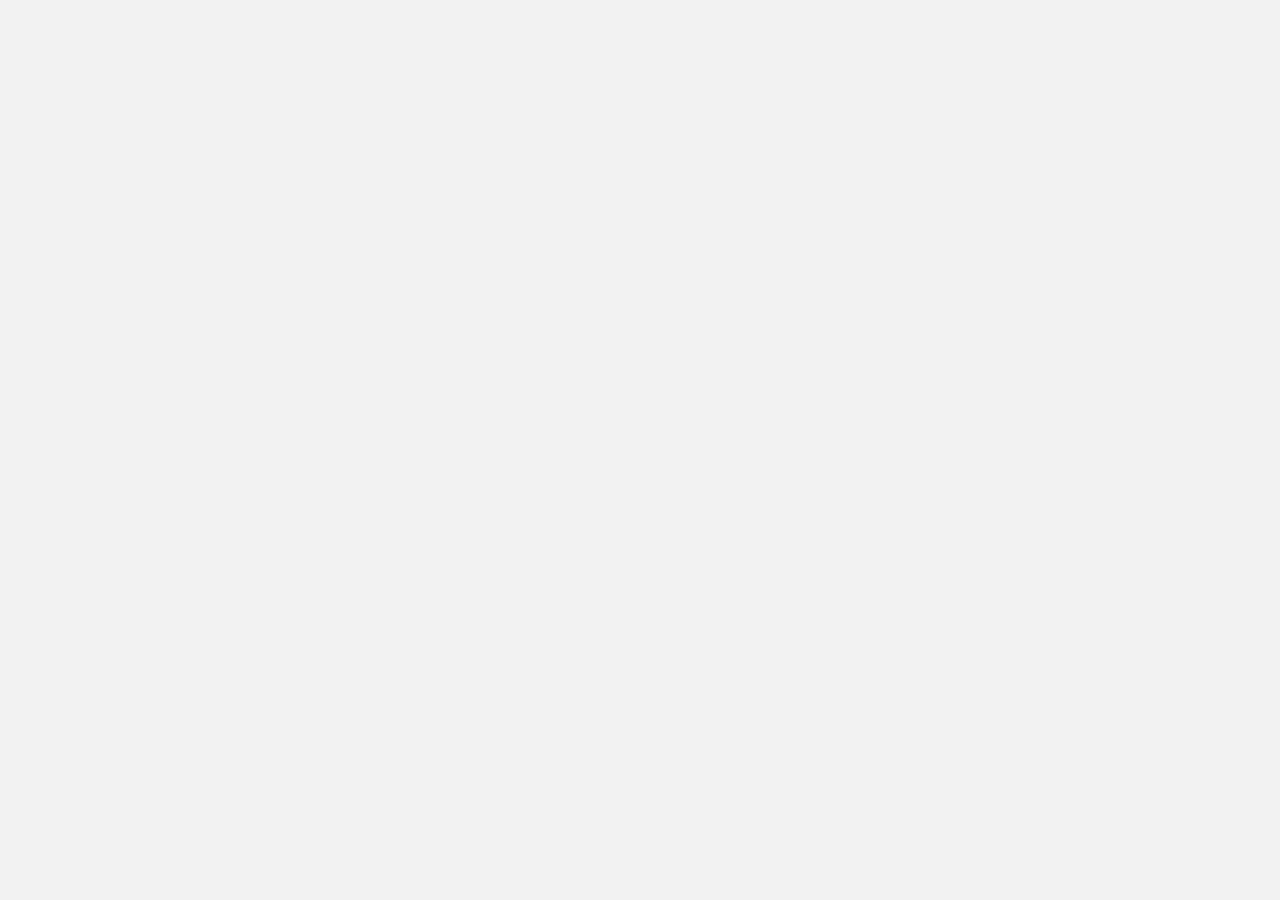
==== index.html @ 3ce01270 "Add global css styles site imgs and font face" ====
<!DOCTYPE html>
<html lang="en">
<head>
  <meta charset="UTF-8">
  <meta http-equiv="X-UA-Compatible" content="IE=edge">
  <meta name="viewport" content="width=device-width, initial-scale=1.0">
  <title>Countries</title>


  <!-- CSS LINKS  -->
<link rel="stylesheet" href="css/normalize.css">
<link rel="stylesheet" href="css/styles.css">
</head>
<body>




  <script src="js/main.js"></script>
</body>
</html>
---- css/styles.css ----
/* CUSTOM PROPERTY  */

  :root{
    ---body-bg:#f2f2f2;
    ---text-color:#111517;
  }

/* FONTS  */
@font-face {
    font-family: 'Nunito Sans';
    src: url('../fonts/NunitoSans-SemiBoldItalic.woff2') format('woff2'),
        url('../fonts/NunitoSans-SemiBoldItalic.woff') format('woff');
    font-weight: 600;
    font-style: italic;
    font-display: swap;
}

@font-face {
    font-family: 'Nunito Sans';
    src: url('../fonts/NunitoSans-ExtraBold.woff2') format('woff2'),
        url('../fonts/NunitoSans-ExtraBold.woff') format('woff');
    font-weight: bold;
    font-style: normal;
    font-display: swap;
}

@font-face {
    font-family: 'Nunito Sans';
    src: url('../fonts/NunitoSans-SemiBold.woff2') format('woff2'),
        url('../fonts/NunitoSans-SemiBold.woff') format('woff');
    font-weight: 600;
    font-style: normal;
    font-display: swap;
}

@font-face {
    font-family: 'Nunito Sans';
    src: url('../fonts/NunitoSans-Regular.woff2') format('woff2'),
        url('../fonts/NunitoSans-Regular.woff') format('woff');
    font-weight: normal;
    font-style: normal;
    font-display: swap;
}

@font-face {
    font-family: 'Nunito Sans';
    src: url('../fonts/NunitoSans-Light.woff2') format('woff2'),
        url('../fonts/NunitoSans-Light.woff') format('woff');
    font-weight: 300;
    font-style: normal;
    font-display: swap;
}




/* GLOBAL STYLES  */

 html{
  height: 100%;
  scroll-behavior: smooth;
 }

 *,
 *::before,
 *::after{
  box-sizing:inherit;
 }

 *{
  box-sizing: border-box;
 }

 *:focus{
  outline: 2ps dashed blueviolet;
 }

 /* DARK-MODE  */

 .dark-mode {
 ---body-bg:#222;
 ---text-color:#f2f2f2;

 }

.main-content{
  flex-grow: 1;
}

 body{
  display:flex ;
  flex-direction: column;
  margin: 0;
  padding: 0;
  font-family: "Nunito Sans","Arial",sans-serif;
  font-size: 14px;
  font-weight: light;
  background-color: var(---body-bg);
  color: var(---text-color);
  line-height: 16px;
 }

 .container{
width: 100%;
max-width: 1300px;
padding-right: 20px;
padding-left: 20px;
margin-right: auto;
margin-left: auto;
 }
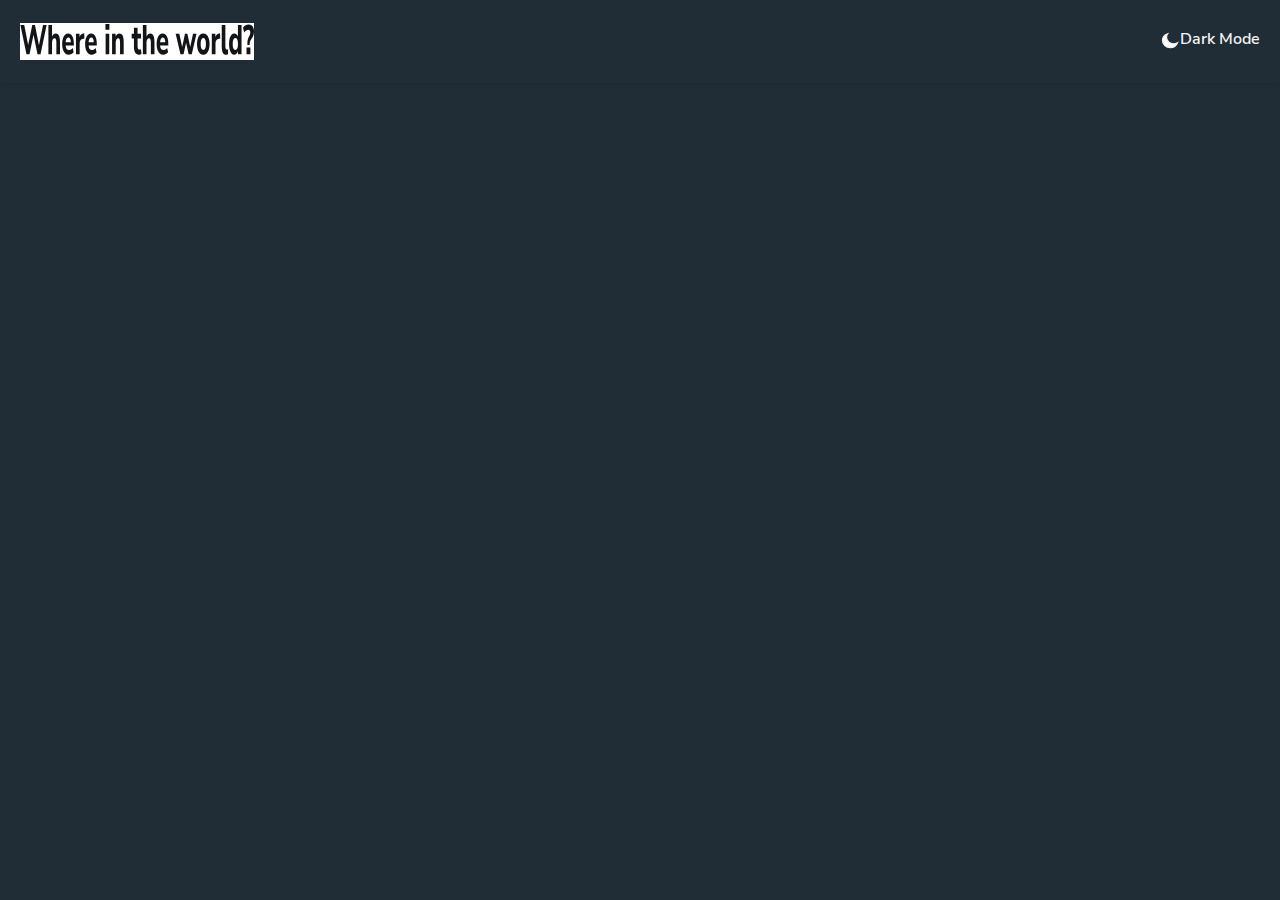
==== commit 86b2a7f6: "Add site header" ====
--- a/index.html
+++ b/index.html
@@ -11,8 +11,27 @@
 <link rel="stylesheet" href="css/normalize.css">
 <link rel="stylesheet" href="css/styles.css">
 </head>
-<body>
+<body class="dark-mode">
 
+  <!-- SITE HEADER  -->
+
+  <header class="site-header">
+    <div class="site-header-container container">
+         <div class="header-wrapper">
+           <a class="site-logo-link" href="index.html">
+            <img class="site-logo-img" src="img/site-logo.svg" alt="site-logo-img" width="234" height="33" >
+           </a>
+         </div>
+         <div class="wrapper-toggler">
+            <button  class="toggler-button" type="button" >
+        <span class="toggler-button-inner">
+          <svg class="moon-icon-img" xmlns="http://www.w3.org/2000/svg" width="20" height="20" ><path fill="#fff" fill-rule="evenodd" stroke="currentColor" stroke-width="1.25" d="M13.553 13.815c-3.884 0-7.034-2.887-7.034-6.447 0-1.343.448-2.586 1.212-3.618-3.04.945-5.231 3.581-5.231 6.688 0 3.9 3.45 7.062 7.704 7.062 3.389 0 6.266-2.007 7.296-4.796a7.458 7.458 0 0 1-3.947 1.111Z" clip-rule="evenodd"/></svg>
+             <span class="toggler-icon-heading">Dark Mode</span>
+        </span>
+            </button>
+         </div>
+    </div>
+  </header>
 
 
 
--- a/css/styles.css
+++ b/css/styles.css
@@ -3,6 +3,8 @@
   :root{
     ---body-bg:#f2f2f2;
     ---text-color:#111517;
+    ---header-bg:#ffff;
+
   }
 
 /* FONTS  */
@@ -78,9 +80,10 @@
  /* DARK-MODE  */
 
  .dark-mode {
- ---body-bg:#222;
+ ---body-bg:#202C36;
  ---text-color:#f2f2f2;
-
+ ---header-bg:var(---body-bg);
+ ---logo-bg:#fff;
  }
 
 .main-content{
@@ -92,6 +95,7 @@
   flex-direction: column;
   margin: 0;
   padding: 0;
+
   font-family: "Nunito Sans","Arial",sans-serif;
   font-size: 14px;
   font-weight: light;
@@ -108,3 +112,80 @@
 margin-right: auto;
 margin-left: auto;
  }
+
+a{
+    text-decoration: none;
+}
+
+ /* SITE HEADER STYLES  */
+
+ .site-header {
+    padding-top: 23px;
+    padding-bottom: 23px;
+    background-color: var(---header-bg);
+    box-shadow: 0px 2px 4px  rgba(0, 0, 0, 0.07);
+
+}
+
+.site-header-container{
+    display: flex;
+    align-items: center;
+    justify-content: space-between;
+    white-space: nowrap;
+}
+
+
+.header-wrapper{
+    background-color:var(---logo-bg);
+}
+
+.site-logo-link {
+  display: inline-block;
+font-weight: 800;
+font-size: 24px;
+
+line-height: normal;
+
+}
+.site-logo-img{
+    display: block;
+width: 234px;
+height: 33px;
+flex-shrink: 0;
+
+}
+
+
+.site-logo-img:hover{
+    opacity: 0.5;
+}
+
+.site-logo-img:active{
+    opacity: 0.7;
+}
+
+.wrapper-toggler {
+
+}
+.toggler-button {
+    padding: 0;
+    border: 0;
+    background-color:transparent;
+    cursor: pointer;
+}
+.toggler-button-inner {
+    display: flex;
+    align-items:center;
+    color: var(---text-color);
+}
+.toggler-icon-img {
+   margin-right: 8px;
+   flex-shrink: 0;
+   border:1px solid transparent;
+}
+.toggler-icon-heading {
+font-weight: 600;
+font-size: 16px;
+line-height: 21px;
+color: var(---text-color);
+}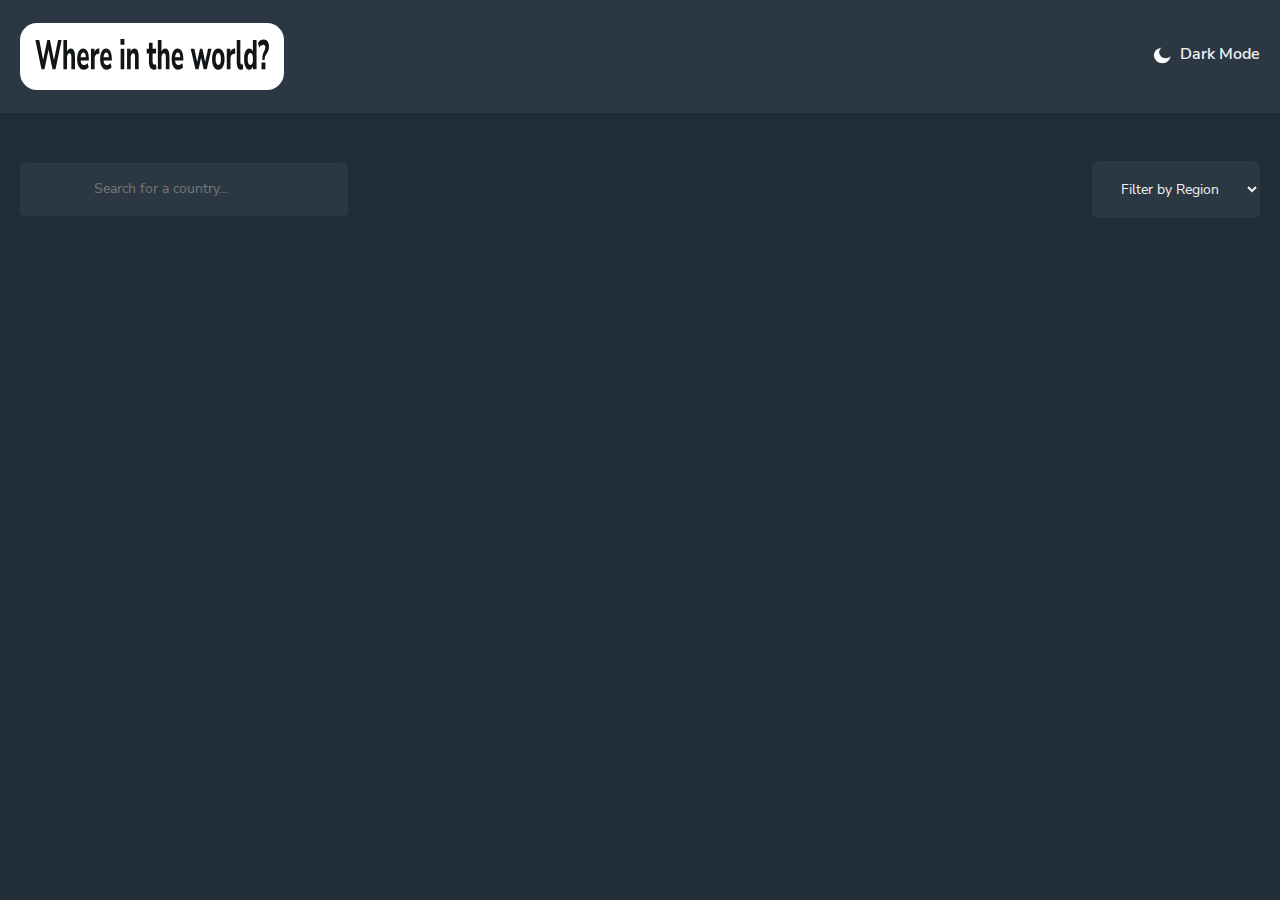
==== commit 865e1dfb: "Add site main search section to the project" ====
--- a/index.html
+++ b/index.html
@@ -33,6 +33,24 @@
     </div>
   </header>
 
+  <!-- SITE MAIN  -->
+
+  <main class="main-content">
+      <div class="container">
+             <form class="filters" action="https://echo.htmlacademy.ru" method="get" >
+                   <input class="filter-search-input" type="search" name="search" placeholder="Search for a country…" aria-label="Country name" required>
+                   <select class="filter-region-select" name="region" aria-label="Region">
+                    <option selected disabled >Filter by Region</option>
+                       <option>Brazil</option>
+                       <option>Amerika</option>
+                       <option>Iceland</option>
+                       <option>Asia</option>
+                       <option>Europa</option>
+                       <option>Oceania</option>
+                   </select>
+             </form>
+      </div>
+  </main>
 
 
   <script src="js/main.js"></script>
--- a/css/styles.css
+++ b/css/styles.css
@@ -4,7 +4,7 @@
     ---body-bg:#f2f2f2;
     ---text-color:#111517;
     ---header-bg:#ffff;
-
+    ---light-body:---body-bg;
   }
 
 /* FONTS  */
@@ -84,6 +84,7 @@
  ---text-color:#f2f2f2;
  ---header-bg:var(---body-bg);
  ---logo-bg:#fff;
+ ---light-body:#2B3844;
  }
 
 .main-content{
@@ -102,6 +103,11 @@
   background-color: var(---body-bg);
   color: var(---text-color);
   line-height: 16px;
+  transition: background-color 0.4s ease, color 0.4s ease,---logo-bg 0.4s ease;
+ }
+
+ *:focus{
+    outline: 3px dashed lightgreen;
  }
 
  .container{
@@ -124,7 +130,7 @@
     padding-bottom: 23px;
     background-color: var(---header-bg);
     box-shadow: 0px 2px 4px  rgba(0, 0, 0, 0.07);
-
+   background-color:var(---light-body);
 }
 
 .site-header-container{
@@ -137,6 +143,8 @@
 
 .header-wrapper{
     background-color:var(---logo-bg);
+    padding: 15px;
+    border-radius:17px;
 }
 
 .site-logo-link {
@@ -178,14 +186,46 @@
     align-items:center;
     color: var(---text-color);
 }
-.toggler-icon-img {
+.moon-icon-img {
    margin-right: 8px;
    flex-shrink: 0;
-   border:1px solid transparent;
+
 }
 .toggler-icon-heading {
 font-weight: 600;
 font-size: 16px;
 line-height: 21px;
 color: var(---text-color);
+}
+
+
+
+/* SITE MAIN  */
+.main-content {
+margin-top: 48px;
+margin-bottom: 48px;
+}
+
+.filters {
+    display: flex;
+    align-items:center;
+    justify-content: space-between;
+}
+.filter-search-input {
+    max-width: 480px;
+padding: 18px 74px;
+border-radius: 5px;
+ box-shadow: 0 2 9 0 #000000 5.32%;
+border:0;
+background-color:var(---light-body);
+color:var(---text-color);
+
+}
+.filter-region-select {
+    padding: 18px 25px;
+   border-radius:5px;
+   border:0;
+   max-width: 200px;
+   background-color: var(---light-body);
+   color: var(---text-color);
 }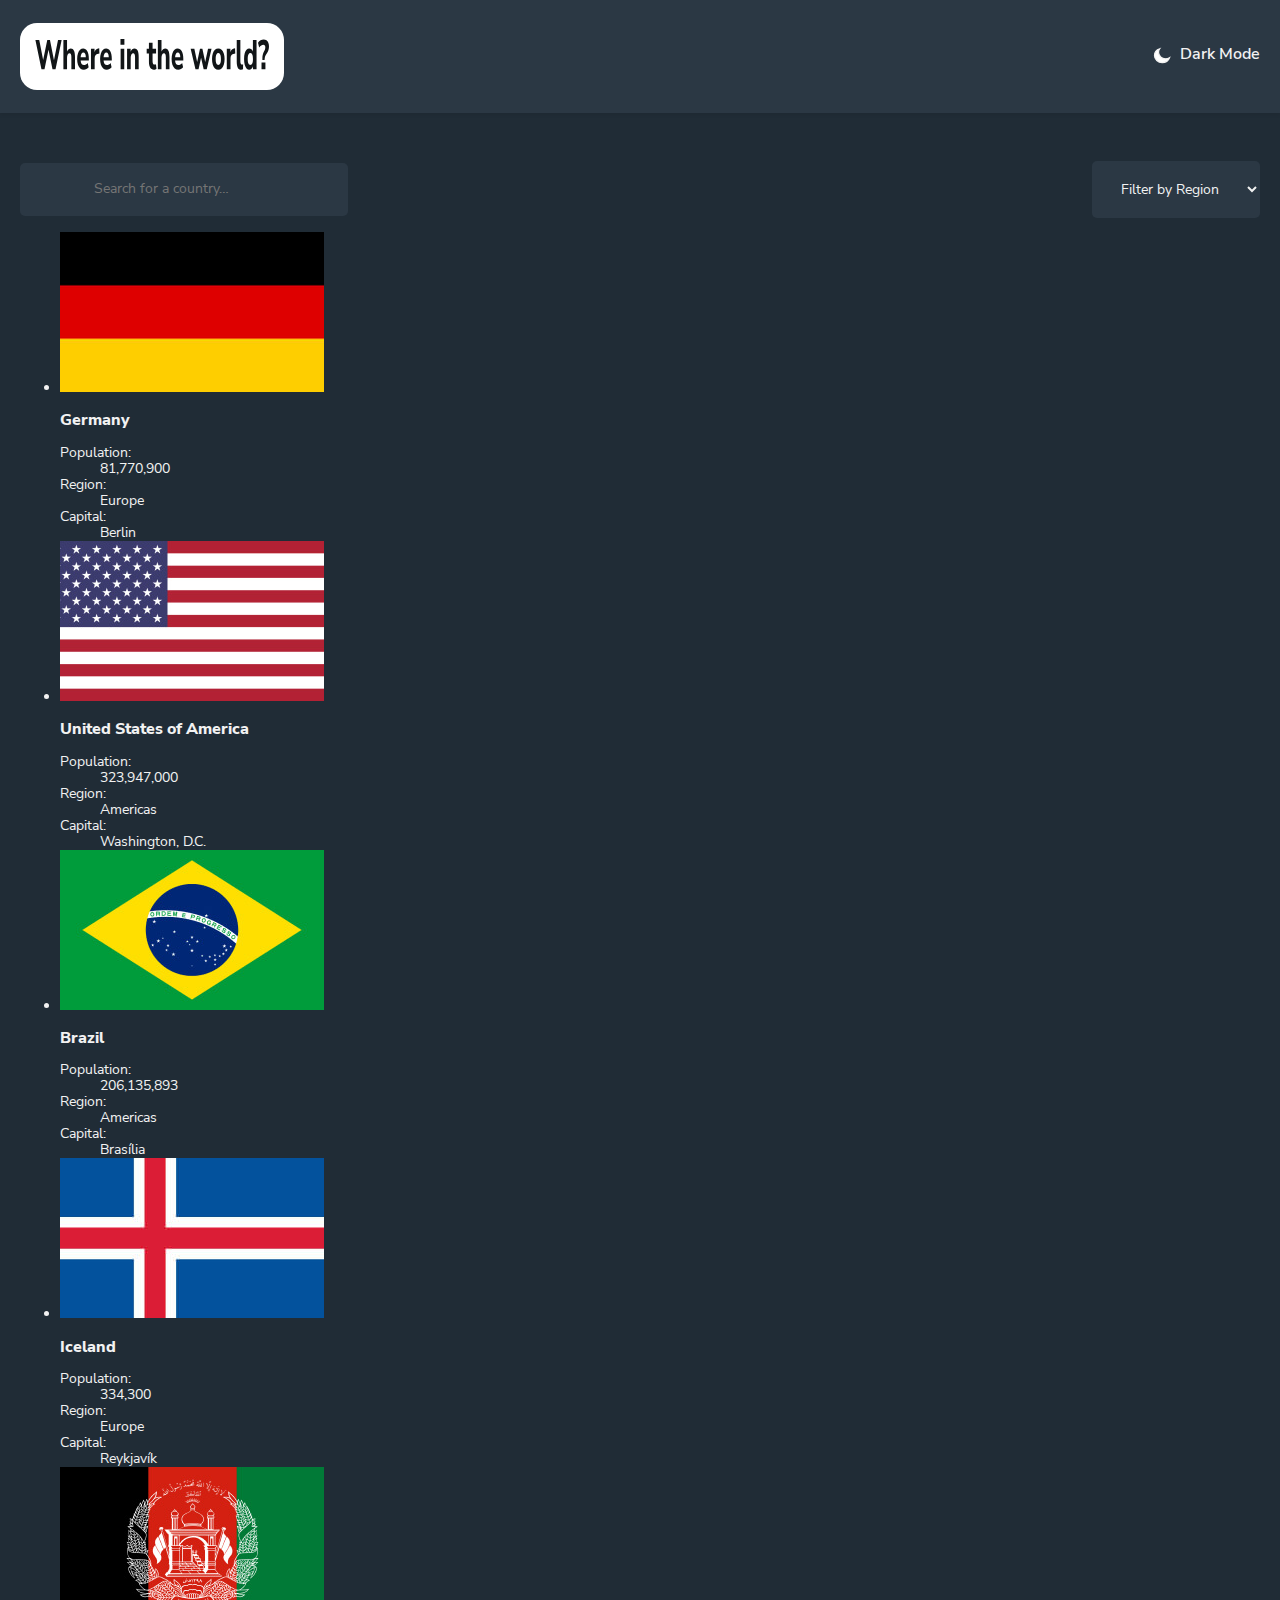
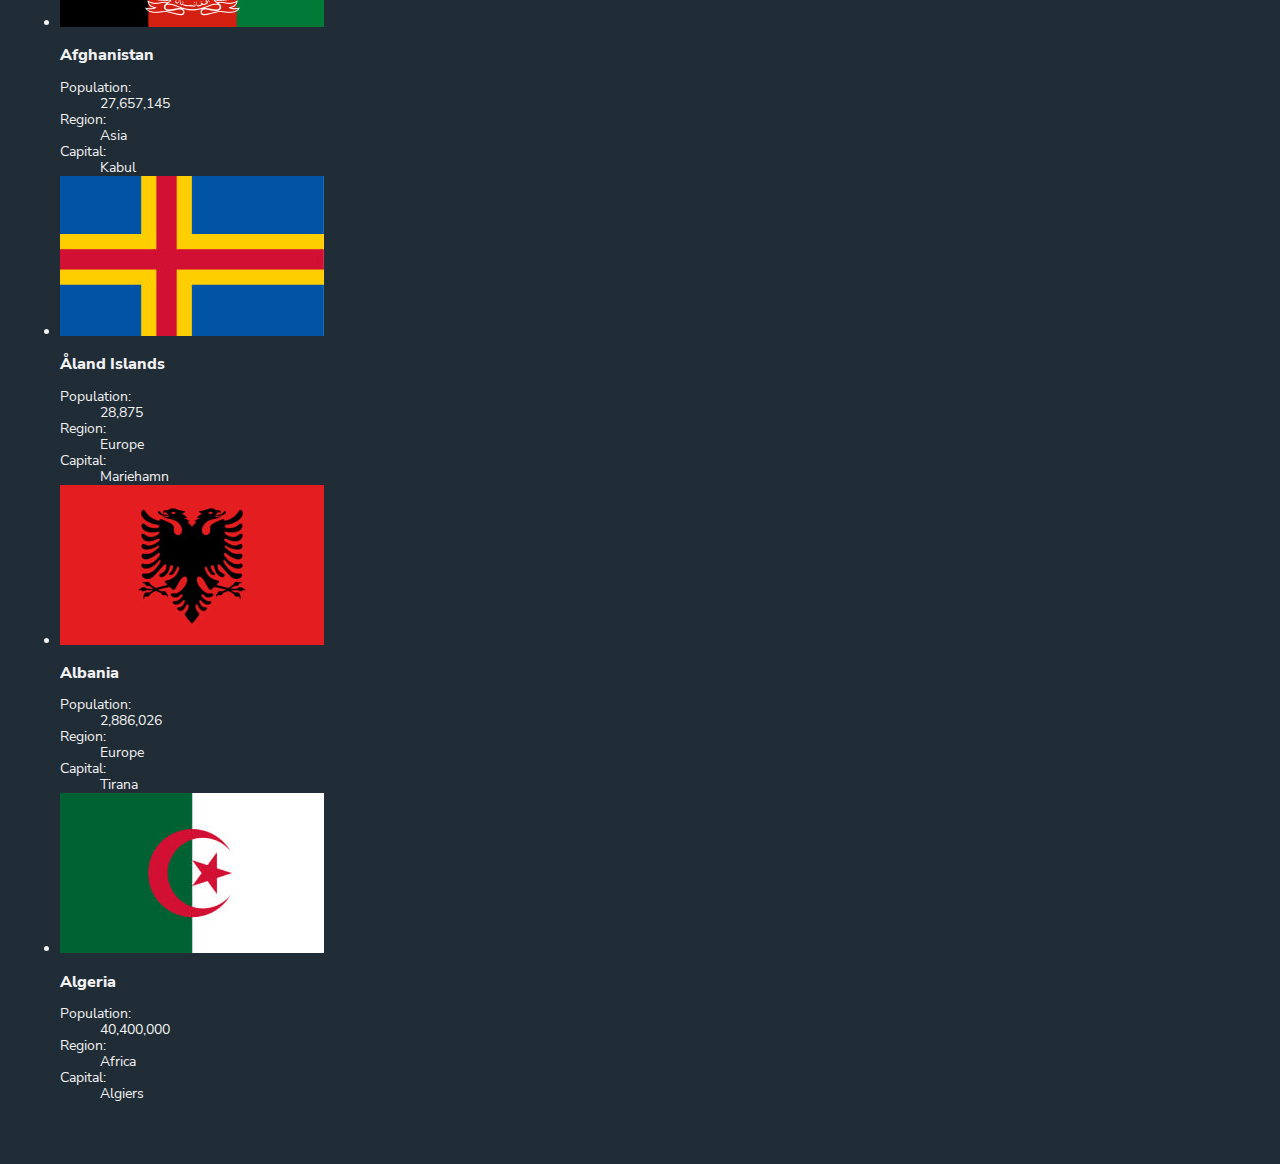
==== commit d77d5afe: "Add site html cods" ====
--- a/index.html
+++ b/index.html
@@ -36,21 +36,273 @@
   <!-- SITE MAIN  -->
 
   <main class="main-content">
-      <div class="container">
-             <form class="filters" action="https://echo.htmlacademy.ru" method="get" >
-                   <input class="filter-search-input" type="search" name="search" placeholder="Search for a country…" aria-label="Country name" required>
-                   <select class="filter-region-select" name="region" aria-label="Region">
-                    <option selected disabled >Filter by Region</option>
-                       <option>Brazil</option>
-                       <option>Amerika</option>
-                       <option>Iceland</option>
-                       <option>Asia</option>
-                       <option>Europa</option>
-                       <option>Oceania</option>
-                   </select>
-             </form>
-      </div>
+    <!-- SECTION HEADER  -->
+
+      <section class="section-header">
+        <div class="container">
+               <form class="filters" action="https://echo.htmlacademy.ru" method="get" >
+                     <input class="filter-search-input" type="search" name="search" placeholder="Search for a country…" aria-label="Country name" required>
+                     <select class="filter-region-select" name="region" aria-label="Region">
+                      <option selected disabled >Filter by Region</option>
+                         <option>Brazil</option>
+                         <option>Amerika</option>
+                         <option>Iceland</option>
+                         <option>Asia</option>
+                         <option>Europa</option>
+                         <option>Oceania</option>
+                     </select>
+               </form>
+        </div>
+      </section>
+
+             <!-- INDEX COUNTRIES  -->
+           <section class="index-countries">
+<div class="container">
+
+              <!-- <h2>Countries</h2> -->
+               <ul class="index-countries-list">
+
+                <!-- ITEM 1 -->
+                <li class="index-list-item">
+                  <div class="wrapper-item">
+                       <img class="index-item-img" src="img/flag-germany.jpg" alt="img-Germany" srcset="img/flag-germany.jpg 1x, img/flag-germany@2x.jpg 2x">
+                          <h3 class="index-footer-heading">Germany</h3>
+                          <!-- INDEX FOOTER  -->
+                          <div class="index-footer-wrapper">
+                              <dl class="index-footer-list">
+                                <!-- FOOTER 1 -->
+                                <div class="index-footer-item">
+                                  <dt class="index-footer-term">Population:</dt>
+                                   <dd class="index-footer-term-definition"> 81,770,900</dd>
+                                </div>
+                                  <!-- FOOTER 1 -->
+                                  <div class="index-footer-item">
+                                    <dt class="index-footer-term">Region:</dt>
+                                     <dd class="index-footer-term-definition">Europe</dd>
+                                  </div>
+                                    <!-- FOOTER 1 -->
+                                <div class="index-footer-item">
+                                  <dt class="index-footer-term">Capital:</dt>
+                                   <dd class="index-footer-term-definition">Berlin</dd>
+                                </div>
+                              </dl>
+                          </div>
+                  </div>
+                </li>
+
+
+                  <!-- ITEM 2 -->
+                  <li class="index-list-item">
+                    <div class="wrapper-item">
+                         <img class="index-item-img" src="img/flag-usa.jpg" alt="img-usa" srcset="img/flag-usa.jpg 1x,img/flag-usa@2x.jpg 2x">
+                            <h3 class="index-footer-heading">United States of America</h3>
+                            <!-- INDEX FOOTER  -->
+                            <div class="index-footer-wrapper">
+                                <dl class="index-footer-list">
+                                  <!-- FOOTER 1 -->
+                                  <div class="index-footer-item">
+                                    <dt class="index-footer-term">Population:</dt>
+                                     <dd class="index-footer-term-definition">323,947,000</dd>
+                                  </div>
+                                    <!-- FOOTER 1 -->
+                                    <div class="index-footer-item">
+                                      <dt class="index-footer-term">Region:</dt>
+                                       <dd class="index-footer-term-definition">Americas</dd>
+                                    </div>
+                                      <!-- FOOTER 1 -->
+                                  <div class="index-footer-item">
+                                    <dt class="index-footer-term">Capital:</dt>
+                                     <dd class="index-footer-term-definition">Washington, D.C.</dd>
+                                  </div>
+                                </dl>
+                            </div>
+                    </div>
+                  </li>
+
+  <!-- ITEM 3 -->
+  <li class="index-list-item">
+    <div class="wrapper-item">
+         <img class="index-item-img" src="img/flag-brazil.jpg" alt="img-brazil" srcset="img/flag-brazil.jpg 1x, img/flag-brazil@2x.jpg 2x">
+            <h3 class="index-footer-heading">Brazil</h3>
+            <!-- INDEX FOOTER  -->
+            <div class="index-footer-wrapper">
+                <dl class="index-footer-list">
+                  <!-- FOOTER 1 -->
+                  <div class="index-footer-item">
+                    <dt class="index-footer-term">Population:</dt>
+                     <dd class="index-footer-term-definition">206,135,893</dd>
+                  </div>
+                    <!-- FOOTER 1 -->
+                    <div class="index-footer-item">
+                      <dt class="index-footer-term">Region:</dt>
+                       <dd class="index-footer-term-definition">Americas</dd>
+                    </div>
+                      <!-- FOOTER 1 -->
+                  <div class="index-footer-item">
+                    <dt class="index-footer-term">Capital:</dt>
+                     <dd class="index-footer-term-definition">Brasília</dd>
+                  </div>
+                </dl>
+            </div>
+    </div>
+  </li>
+
+                             <!-- ITEM 4 -->
+                <li class="index-list-item">
+                  <div class="wrapper-item">
+                       <img class="index-item-img" src="img/flag-iceland.jpg" alt="img-iceland" srcset="img/flag-iceland.jpg 1x, img/flag-iceland@2x.jpg 2x">
+                          <h3 class="index-footer-heading">Iceland</h3>
+                          <!-- INDEX FOOTER  -->
+                          <div class="index-footer-wrapper">
+                              <dl class="index-footer-list">
+                                <!-- FOOTER 1 -->
+                                <div class="index-footer-item">
+                                  <dt class="index-footer-term">Population:</dt>
+                                   <dd class="index-footer-term-definition"> 334,300</dd>
+                                </div>
+                                  <!-- FOOTER 1 -->
+                                  <div class="index-footer-item">
+                                    <dt class="index-footer-term">Region:</dt>
+                                     <dd class="index-footer-term-definition">Europe</dd>
+                                  </div>
+                                    <!-- FOOTER 1 -->
+                                <div class="index-footer-item">
+                                  <dt class="index-footer-term">Capital:</dt>
+                                   <dd class="index-footer-term-definition"> Reykjavík</dd>
+                                </div>
+                              </dl>
+                          </div>
+                  </div>
+                </li>
+
+
+  <!-- ITEM 5 -->
+  <li class="index-list-item">
+    <div class="wrapper-item">
+         <img class="index-item-img" src="img/flag-afgan.jpg" alt="img-afgan" srcset="img/flag-afgan.jpg 1x , img/flag-afgan@2x.jpg 2x">
+            <h3 class="index-footer-heading">Afghanistan</h3>
+            <!-- INDEX FOOTER  -->
+            <div class="index-footer-wrapper">
+                <dl class="index-footer-list">
+                  <!-- FOOTER 1 -->
+                  <div class="index-footer-item">
+                    <dt class="index-footer-term">Population:</dt>
+                     <dd class="index-footer-term-definition"> 27,657,145</dd>
+                  </div>
+                    <!-- FOOTER 1 -->
+                    <div class="index-footer-item">
+                      <dt class="index-footer-term">Region:</dt>
+                       <dd class="index-footer-term-definition"> Asia</dd>
+                    </div>
+                      <!-- FOOTER 1 -->
+                  <div class="index-footer-item">
+                    <dt class="index-footer-term">Capital:</dt>
+                     <dd class="index-footer-term-definition">Kabul</dd>
+                  </div>
+                </dl>
+            </div>
+    </div>
+  </li>
+
+  <!-- ITEM 6 -->
+  <li class="index-list-item">
+    <div class="wrapper-item">
+         <img class="index-item-img" src="img/flag-alandIslands.jpg" alt="img-aland-Island" srcset="img/flag-alandIslands.jpg 1x ,img/flag-alandIslands@2x.jpg 2x">
+            <h3 class="index-footer-heading">Åland Islands</h3>
+            <!-- INDEX FOOTER  -->
+            <div class="index-footer-wrapper">
+                <dl class="index-footer-list">
+                  <!-- FOOTER 1 -->
+                  <div class="index-footer-item">
+                    <dt class="index-footer-term">Population:</dt>
+                     <dd class="index-footer-term-definition">28,875</dd>
+                  </div>
+                    <!-- FOOTER 1 -->
+                    <div class="index-footer-item">
+                      <dt class="index-footer-term">Region:</dt>
+                       <dd class="index-footer-term-definition">Europe</dd>
+                    </div>
+                      <!-- FOOTER 1 -->
+                  <div class="index-footer-item">
+                    <dt class="index-footer-term">Capital:</dt>
+                     <dd class="index-footer-term-definition"> Mariehamn</dd>
+                  </div>
+                </dl>
+            </div>
+    </div>
+  </li>
+
+
+  <!-- ITEM 7 -->
+  <li class="index-list-item">
+    <div class="wrapper-item">
+         <img class="index-item-img" src="img/flag-albaniya.jpg" alt="img-albaniya" srcset="img/flag-albaniya.jpg 1x, img/flag-albaniya@2x.jpg 2x">
+            <h3 class="index-footer-heading">Albania</h3>
+            <!-- INDEX FOOTER  -->
+            <div class="index-footer-wrapper">
+                <dl class="index-footer-list">
+                  <!-- FOOTER 1 -->
+                  <div class="index-footer-item">
+                    <dt class="index-footer-term">Population:</dt>
+                     <dd class="index-footer-term-definition"> 2,886,026</dd>
+                  </div>
+                    <!-- FOOTER 1 -->
+                    <div class="index-footer-item">
+                      <dt class="index-footer-term">Region:</dt>
+                       <dd class="index-footer-term-definition">Europe</dd>
+                    </div>
+                      <!-- FOOTER 1 -->
+                  <div class="index-footer-item">
+                    <dt class="index-footer-term">Capital:</dt>
+                     <dd class="index-footer-term-definition">Tirana</dd>
+                  </div>
+                </dl>
+            </div>
+    </div>
+  </li>
+
+
+  <!-- ITEM 8 -->
+  <li class="index-list-item">
+    <div class="wrapper-item">
+         <img class="index-item-img" src="img/flag-algeria.jpg" alt="img-algeriya" srcset="img/flag-algeria.jpg 1x, img/flag-algeria@2x.jpg 2x">
+            <h3 class="index-footer-heading">Algeria</h3>
+            <!-- INDEX FOOTER  -->
+            <div class="index-footer-wrapper">
+                <dl class="index-footer-list">
+                  <!-- FOOTER 1 -->
+                  <div class="index-footer-item">
+                    <dt class="index-footer-term">Population:</dt>
+                     <dd class="index-footer-term-definition">40,400,000</dd>
+                  </div>
+                    <!-- FOOTER 1 -->
+                    <div class="index-footer-item">
+                      <dt class="index-footer-term">Region:</dt>
+                       <dd class="index-footer-term-definition">Africa</dd>
+                    </div>
+                      <!-- FOOTER 1 -->
+                  <div class="index-footer-item">
+                    <dt class="index-footer-term">Capital:</dt>
+                     <dd class="index-footer-term-definition">Algiers</dd>
+                  </div>
+                </dl>
+            </div>
+    </div>
+  </li>
+
+
+               </ul>
+</div>
+
+           </section>
+
   </main>
+
+
+
+
+
+
 
 
   <script src="js/main.js"></script>
--- a/css/styles.css
+++ b/css/styles.css
@@ -4,7 +4,7 @@
     ---body-bg:#f2f2f2;
     ---text-color:#111517;
     ---header-bg:#ffff;
-    ---light-body:---body-bg;
+    ---light-body:#fff;
   }
 
 /* FONTS  */
@@ -77,15 +77,7 @@
   outline: 2ps dashed blueviolet;
  }
 
- /* DARK-MODE  */
-
- .dark-mode {
- ---body-bg:#202C36;
- ---text-color:#f2f2f2;
- ---header-bg:var(---body-bg);
- ---logo-bg:#fff;
- ---light-body:#2B3844;
- }
+
 
 .main-content{
   flex-grow: 1;
@@ -106,6 +98,17 @@
   transition: background-color 0.4s ease, color 0.4s ease,---logo-bg 0.4s ease;
  }
 
+
+  /* DARK-MODE  */
+
+  .dark-mode {
+    ---body-bg:#202C36;
+    ---text-color:#f2f2f2;
+    ---header-bg:var(---body-bg);
+    ---logo-bg:#fff;
+    ---light-body:#2B3844;
+    }
+
  *:focus{
     outline: 3px dashed lightgreen;
  }
@@ -210,17 +213,22 @@
     display: flex;
     align-items:center;
     justify-content: space-between;
+
 }
 .filter-search-input {
     max-width: 480px;
 padding: 18px 74px;
 border-radius: 5px;
  box-shadow: 0 2 9 0 #000000 5.32%;
-border:0;
+border:0 ;
 background-color:var(---light-body);
 color:var(---text-color);
-
-}
+}
+
+
+
+
+
 .filter-region-select {
     padding: 18px 25px;
    border-radius:5px;
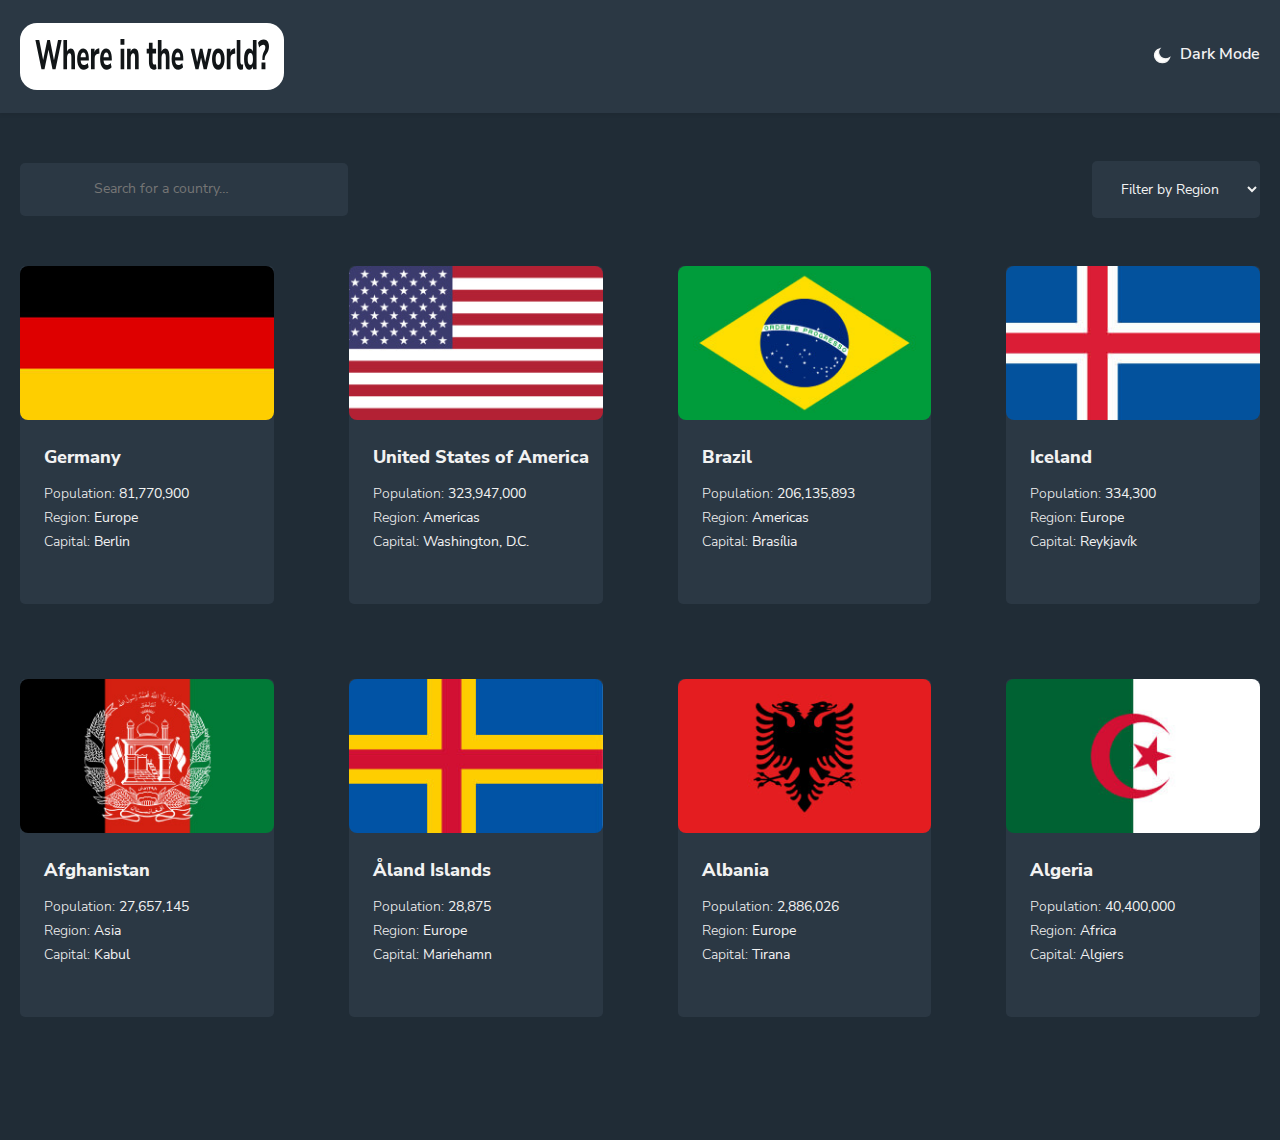
==== commit bdccd355: "Add site index styles" ====
--- a/index.html
+++ b/index.html
@@ -66,7 +66,7 @@
                 <li class="index-list-item">
                   <div class="wrapper-item">
                        <img class="index-item-img" src="img/flag-germany.jpg" alt="img-Germany" srcset="img/flag-germany.jpg 1x, img/flag-germany@2x.jpg 2x">
-                          <h3 class="index-footer-heading">Germany</h3>
+                          <h3 class="index-footer-heading"><a class="index-heading-link" href="country.html">Germany</a></h3>
                           <!-- INDEX FOOTER  -->
                           <div class="index-footer-wrapper">
                               <dl class="index-footer-list">
@@ -95,7 +95,7 @@
                   <li class="index-list-item">
                     <div class="wrapper-item">
                          <img class="index-item-img" src="img/flag-usa.jpg" alt="img-usa" srcset="img/flag-usa.jpg 1x,img/flag-usa@2x.jpg 2x">
-                            <h3 class="index-footer-heading">United States of America</h3>
+                            <h3 class="index-footer-heading"><a class="index-heading-link" href="country.html">United States of America</a></h3>
                             <!-- INDEX FOOTER  -->
                             <div class="index-footer-wrapper">
                                 <dl class="index-footer-list">
@@ -123,7 +123,7 @@
   <li class="index-list-item">
     <div class="wrapper-item">
          <img class="index-item-img" src="img/flag-brazil.jpg" alt="img-brazil" srcset="img/flag-brazil.jpg 1x, img/flag-brazil@2x.jpg 2x">
-            <h3 class="index-footer-heading">Brazil</h3>
+            <h3 class="index-footer-heading"><a class="index-heading-link" href="country.html">Brazil</a></h3>
             <!-- INDEX FOOTER  -->
             <div class="index-footer-wrapper">
                 <dl class="index-footer-list">
@@ -151,7 +151,7 @@
                 <li class="index-list-item">
                   <div class="wrapper-item">
                        <img class="index-item-img" src="img/flag-iceland.jpg" alt="img-iceland" srcset="img/flag-iceland.jpg 1x, img/flag-iceland@2x.jpg 2x">
-                          <h3 class="index-footer-heading">Iceland</h3>
+                          <h3 class="index-footer-heading"><a class="index-heading-link" href="country.html">Iceland</a></h3>
                           <!-- INDEX FOOTER  -->
                           <div class="index-footer-wrapper">
                               <dl class="index-footer-list">
@@ -180,7 +180,7 @@
   <li class="index-list-item">
     <div class="wrapper-item">
          <img class="index-item-img" src="img/flag-afgan.jpg" alt="img-afgan" srcset="img/flag-afgan.jpg 1x , img/flag-afgan@2x.jpg 2x">
-            <h3 class="index-footer-heading">Afghanistan</h3>
+            <h3 class="index-footer-heading"><a class="index-heading-link" href="country.html">Afghanistan</a></h3>
             <!-- INDEX FOOTER  -->
             <div class="index-footer-wrapper">
                 <dl class="index-footer-list">
@@ -208,7 +208,7 @@
   <li class="index-list-item">
     <div class="wrapper-item">
          <img class="index-item-img" src="img/flag-alandIslands.jpg" alt="img-aland-Island" srcset="img/flag-alandIslands.jpg 1x ,img/flag-alandIslands@2x.jpg 2x">
-            <h3 class="index-footer-heading">Åland Islands</h3>
+            <h3 class="index-footer-heading"><a class="index-heading-link" href="country.html">Åland Islands</a></h3>
             <!-- INDEX FOOTER  -->
             <div class="index-footer-wrapper">
                 <dl class="index-footer-list">
@@ -237,7 +237,7 @@
   <li class="index-list-item">
     <div class="wrapper-item">
          <img class="index-item-img" src="img/flag-albaniya.jpg" alt="img-albaniya" srcset="img/flag-albaniya.jpg 1x, img/flag-albaniya@2x.jpg 2x">
-            <h3 class="index-footer-heading">Albania</h3>
+            <h3 class="index-footer-heading"><a class="index-heading-link" href="country.html">Albania</a></h3>
             <!-- INDEX FOOTER  -->
             <div class="index-footer-wrapper">
                 <dl class="index-footer-list">
@@ -266,7 +266,7 @@
   <li class="index-list-item">
     <div class="wrapper-item">
          <img class="index-item-img" src="img/flag-algeria.jpg" alt="img-algeriya" srcset="img/flag-algeria.jpg 1x, img/flag-algeria@2x.jpg 2x">
-            <h3 class="index-footer-heading">Algeria</h3>
+            <h3 class="index-footer-heading"><a class="index-heading-link" href="country.html">Algeria</a></h3>
             <!-- INDEX FOOTER  -->
             <div class="index-footer-wrapper">
                 <dl class="index-footer-list">
--- a/css/styles.css
+++ b/css/styles.css
@@ -133,6 +133,7 @@
     padding-bottom: 23px;
     background-color: var(---header-bg);
     box-shadow: 0px 2px 4px  rgba(0, 0, 0, 0.07);
+    transition: background-color 0.4s ease;
    background-color:var(---light-body);
 }
 
@@ -213,7 +214,7 @@
     display: flex;
     align-items:center;
     justify-content: space-between;
-
+margin-bottom: 48px;
 }
 .filter-search-input {
     max-width: 480px;
@@ -236,4 +237,92 @@
    max-width: 200px;
    background-color: var(---light-body);
    color: var(---text-color);
+}
+
+
+/* INDEX COUNTRIES  */
+
+.index-countries{
+
+}
+.container {
+}
+.index-countries-list {
+    display: flex;
+flex-wrap: wrap;
+margin: 0;
+padding: 0;
+list-style: none;
+margin-left: -75px;
+
+}
+.index-list-item {
+    display: flex;
+    flex-direction: column;
+    margin-left: 75px;
+    width: calc(25% - 75px);
+
+}
+
+.index-list-item:not(:last-child){
+    margin-bottom: 75px;
+}
+
+.wrapper-item {
+    display: flex;
+    flex-direction: column;
+    transition: background-color 0.4s ease;
+    background-color: var(---light-body);
+    border-radius: 5px;
+
+}
+
+.index-item-img {
+    width: 100%;
+    border-radius: 8px;
+    overflow: hidden;
+    flex-shrink: 0;
+    margin-bottom: 24px;
+}
+.index-footer-heading {
+ margin: 0;
+ font-weight: 800;
+ font-size: 18px;
+ line-height: 26px;
+ margin-left: 24px;
+ margin-bottom: 16px;
+}
+
+.index-heading-link{
+    color:var(---text-color);
+    cursor: pointer;
+}
+
+.index-footer-wrapper {
+padding-left: 24px;
+
+}
+.index-footer-list {
+margin: 0;
+padding: 0;
+display: flex;
+flex-direction: column;
+  padding-bottom: 46px;
+
+}
+.index-footer-item {
+display: flex;
+margin-bottom: 8px;
+
+}
+.index-footer-term {
+    color:var(---text-color);
+    font-weight: 300;
+font-size: 14px;
+line-height: 16px;
+}
+.index-footer-term-definition {
+    margin: 0;
+    margin-left: 4px;
+    color:var(---text-color);
 }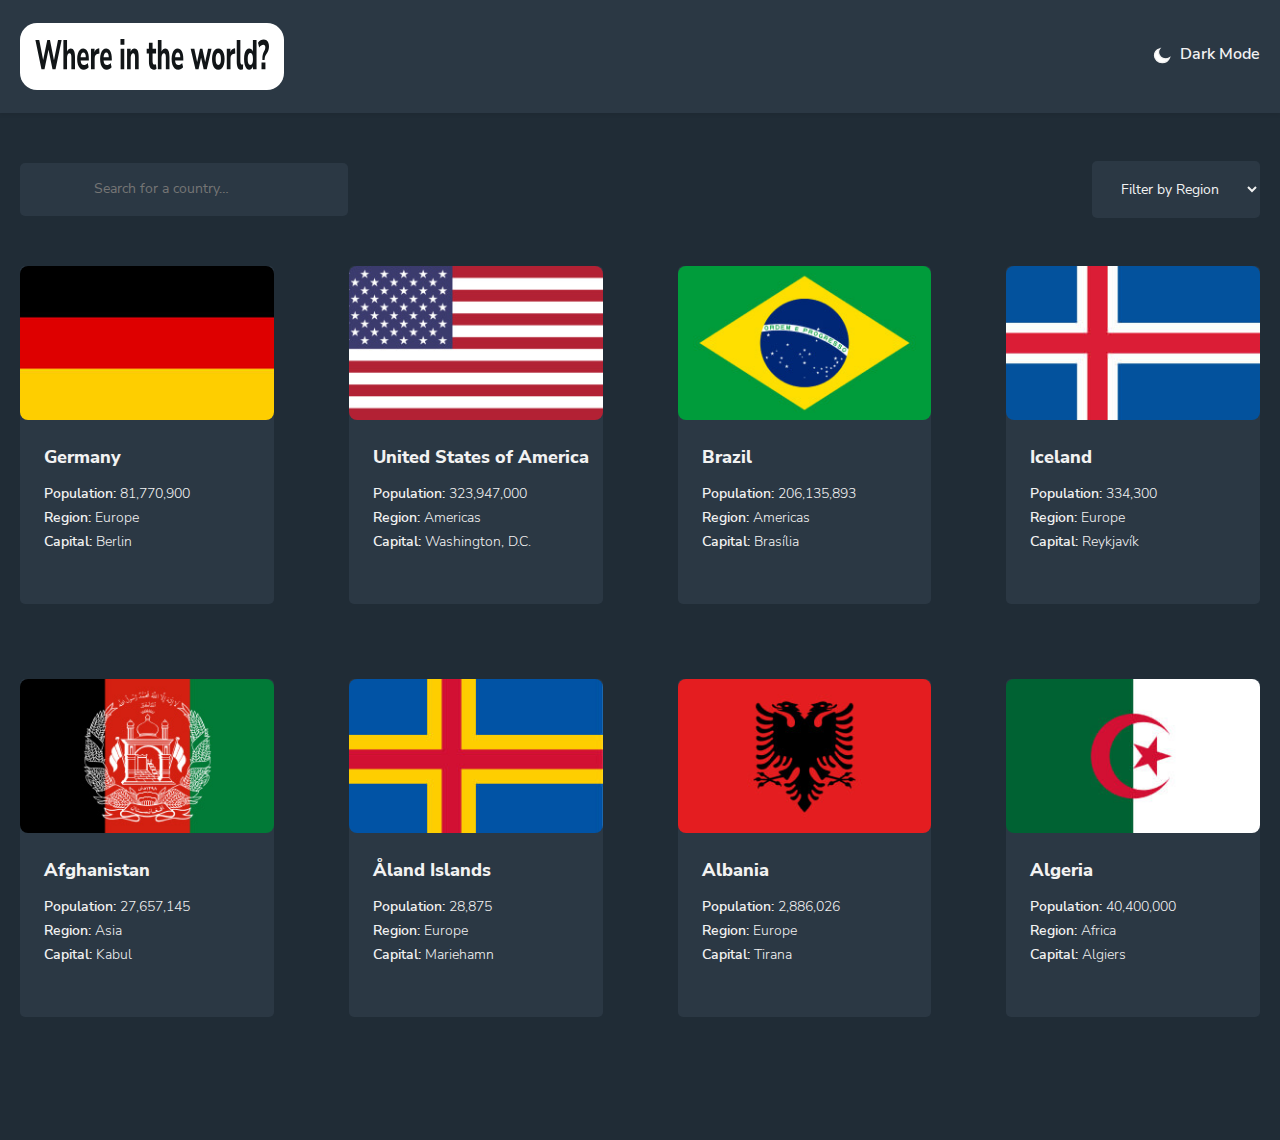
==== commit 0fa7086a: "Add detail country page" ====
--- a/index.html
+++ b/index.html
@@ -95,7 +95,7 @@
                   <li class="index-list-item">
                     <div class="wrapper-item">
                          <img class="index-item-img" src="img/flag-usa.jpg" alt="img-usa" srcset="img/flag-usa.jpg 1x,img/flag-usa@2x.jpg 2x">
-                            <h3 class="index-footer-heading"><a class="index-heading-link" href="country.html">United States of America</a></h3>
+                            <h3 class="index-footer-heading"><a class="index-heading-link" href="country.html"><a class="flag-img-heading-link" href="page.html">United States of America</a></a></h3>
                             <!-- INDEX FOOTER  -->
                             <div class="index-footer-wrapper">
                                 <dl class="index-footer-list">
--- a/css/styles.css
+++ b/css/styles.css
@@ -5,6 +5,7 @@
     ---text-color:#111517;
     ---header-bg:#ffff;
     ---light-body:#fff;
+    ---transition-time:0.4s;
   }
 
 /* FONTS  */
@@ -95,7 +96,7 @@
   background-color: var(---body-bg);
   color: var(---text-color);
   line-height: 16px;
-  transition: background-color 0.4s ease, color 0.4s ease,---logo-bg 0.4s ease;
+  transition: background-color var(---transition-time) ease, color  var(---transition-time) ease,---logo-bg  var(---transition-time) ease;
  }
 
 
@@ -208,6 +209,10 @@
 .main-content {
 margin-top: 48px;
 margin-bottom: 48px;
+}
+
+.main-content-page{
+    margin-top: 80px;
 }
 
 .filters {
@@ -284,6 +289,11 @@
     flex-shrink: 0;
     margin-bottom: 24px;
 }
+
+.flag-img-heading-link{
+    color:var(---text-color);
+}
+
 .index-footer-heading {
  margin: 0;
  font-weight: 800;
@@ -317,7 +327,7 @@
 }
 .index-footer-term {
     color:var(---text-color);
-    font-weight: 300;
+    font-weight: 600;
 font-size: 14px;
 line-height: 16px;
 }
@@ -325,4 +335,128 @@
     margin: 0;
     margin-left: 4px;
     color:var(---text-color);
+    font-weight: 300;
+
+}
+
+
+
+/* PAGE STYLES  */
+
+.section-page {
+    display: flex;
+    flex-direction: column;
+}
+.return-back {
+
+margin-bottom: 80px;
+}
+
+.return-link{
+    display: inline-flex;
+  align-items:center;
+  background-color: var(---light-body);
+  color: var(---text-color);
+  cursor: pointer;
+  padding: 10px 40px;
+  border-radius: 6px;
+  box-shadow:0px, 0px
+rgba(0, 0, 0, 0.3);
+}
+.icon-left {
+    margin-right: 10px;
+    width: 20px;
+    height: 20px;
+}
+.icon-text {
+font-weight: 300;
+font-size: 16px;
+
+line-height: 20px;
+}
+.section-page-inner {
+    display: flex;
+}
+.section-page-inner-img {
+    width: 500px;
+height: 400px;
+object-fit: cover;
+flex-shrink: 0;
+border-radius:8px;
+margin-right: 116px;
+}
+.page-info-wrapper {
+    display: flex;
+    flex-direction: column;
+    padding-top: 30px;
+
+}
+.page-info-wrapper-heading {
+    margin: 0;
+    align-items:center;
+    font-weight: 800;
+    font-size: 32px;
+    line-height: 40px;
+    margin-bottom: 23px;
+}
+.wrapper-info-box {
+    display: flex;
+    margin-bottom: 68px;
+}
+.wrapper-description-list {
+    margin: 0;
+    display: flex;
+    flex-direction: column;
+margin-right: 116px;
+}
+
+.wrapper-description-item{
+    display: flex;
+    margin-bottom: 5px;
+    align-items:center;
+}
+
+.description-term-page {
+    font-weight: 650;
+    font-size: 16px;
+    line-height: 32px;
+    color:var(---text-color);
+}
+.description-term {
+    margin:0;
+    margin-left: 5px;
+    font-weight: 300;
+    font-size: 16px;
+    line-height: 32px;
+}
+.description-list {
+    display: flex;
+    flex-direction: column;
+
+}
+.page-footer-wrapper {
+    display: flex;
+    align-items: center;
+}
+.footer-page-heading {
+margin: 0;
+font-weight: 650;
+font-size: 16px;
+line-height: 24px;
+margin-right: 15px;
+color: var(---text-color);
+}
+.page-footer-link {
+padding: 5px 28px;
+background-color: var(---light-body);
+box-shadow:0 0 4 1 #000000 10.49%;
+border-radius:5px;
+color: var(---text-color);
+font-weight: 300;
+font-size: 14px;
+line-height: 19px;
+}
+
+.page-footer-link:not(:last-child){
+    margin-right: 10px;
 }